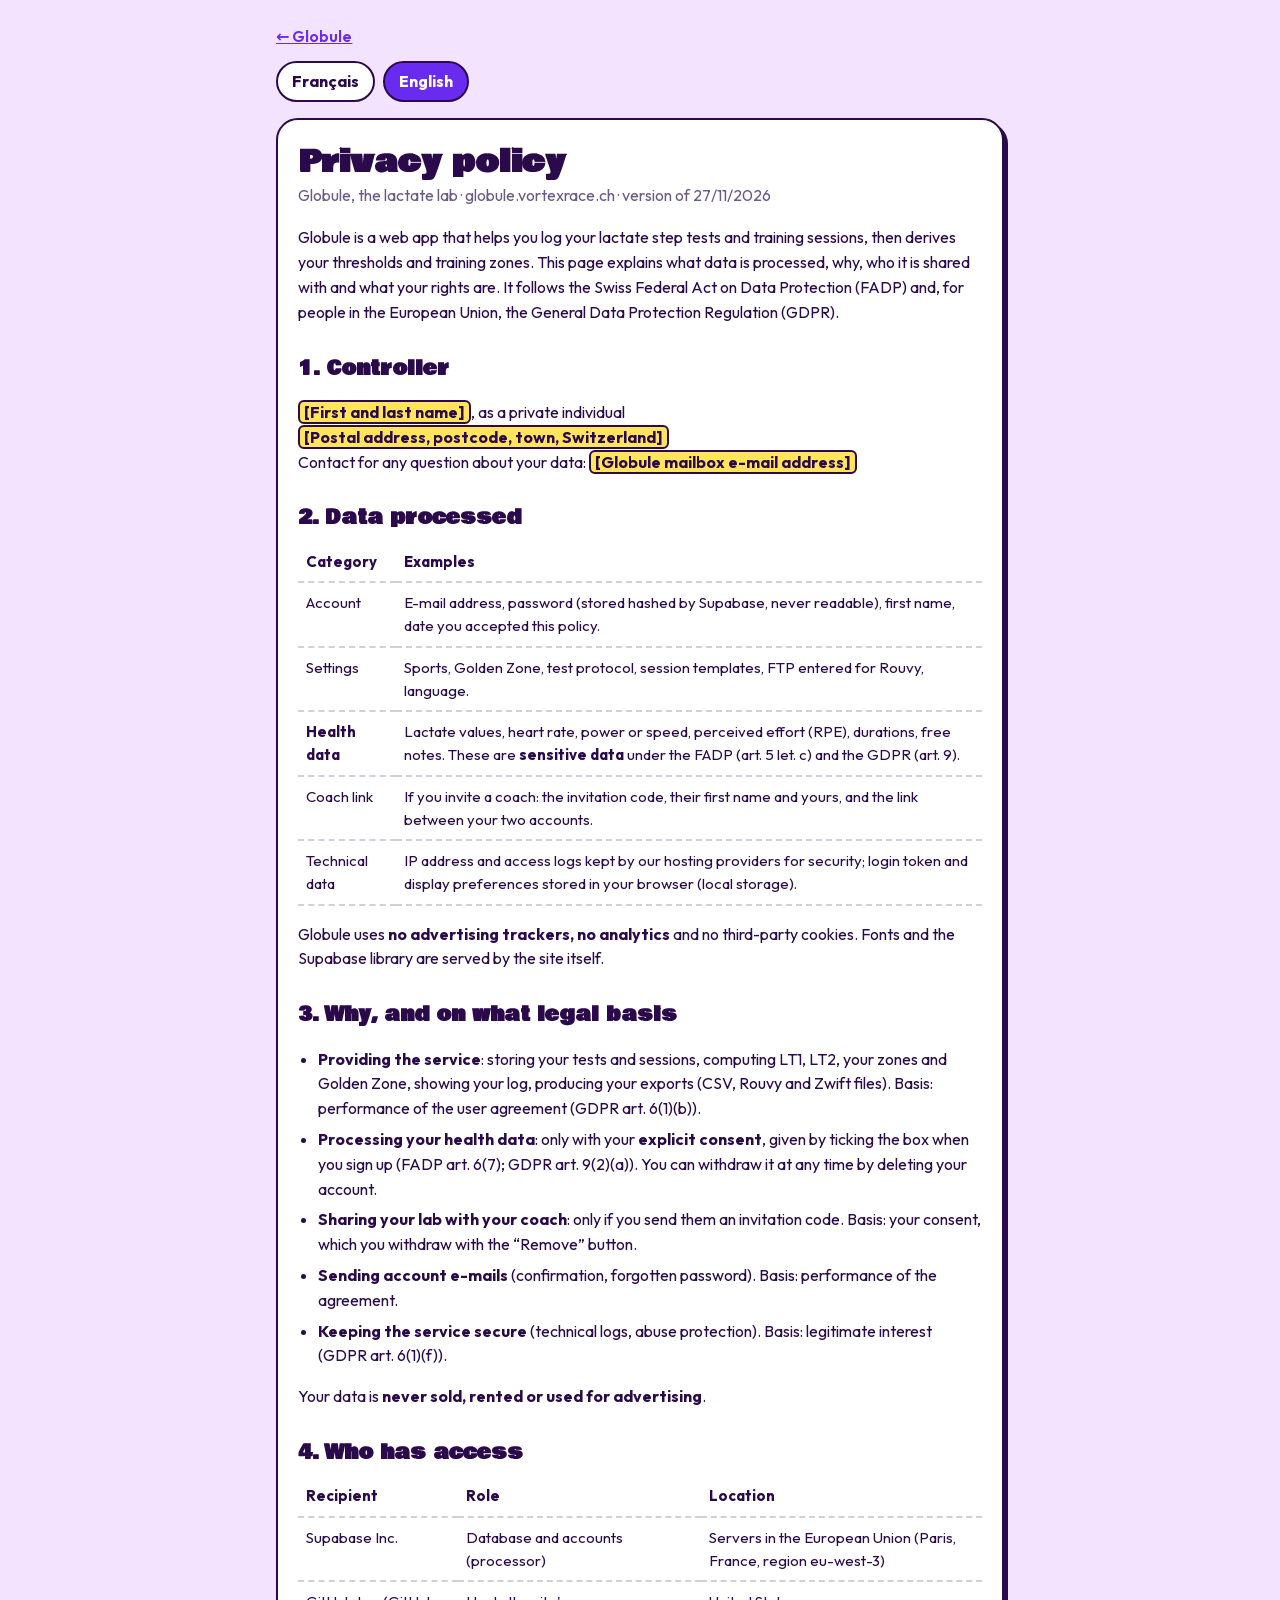
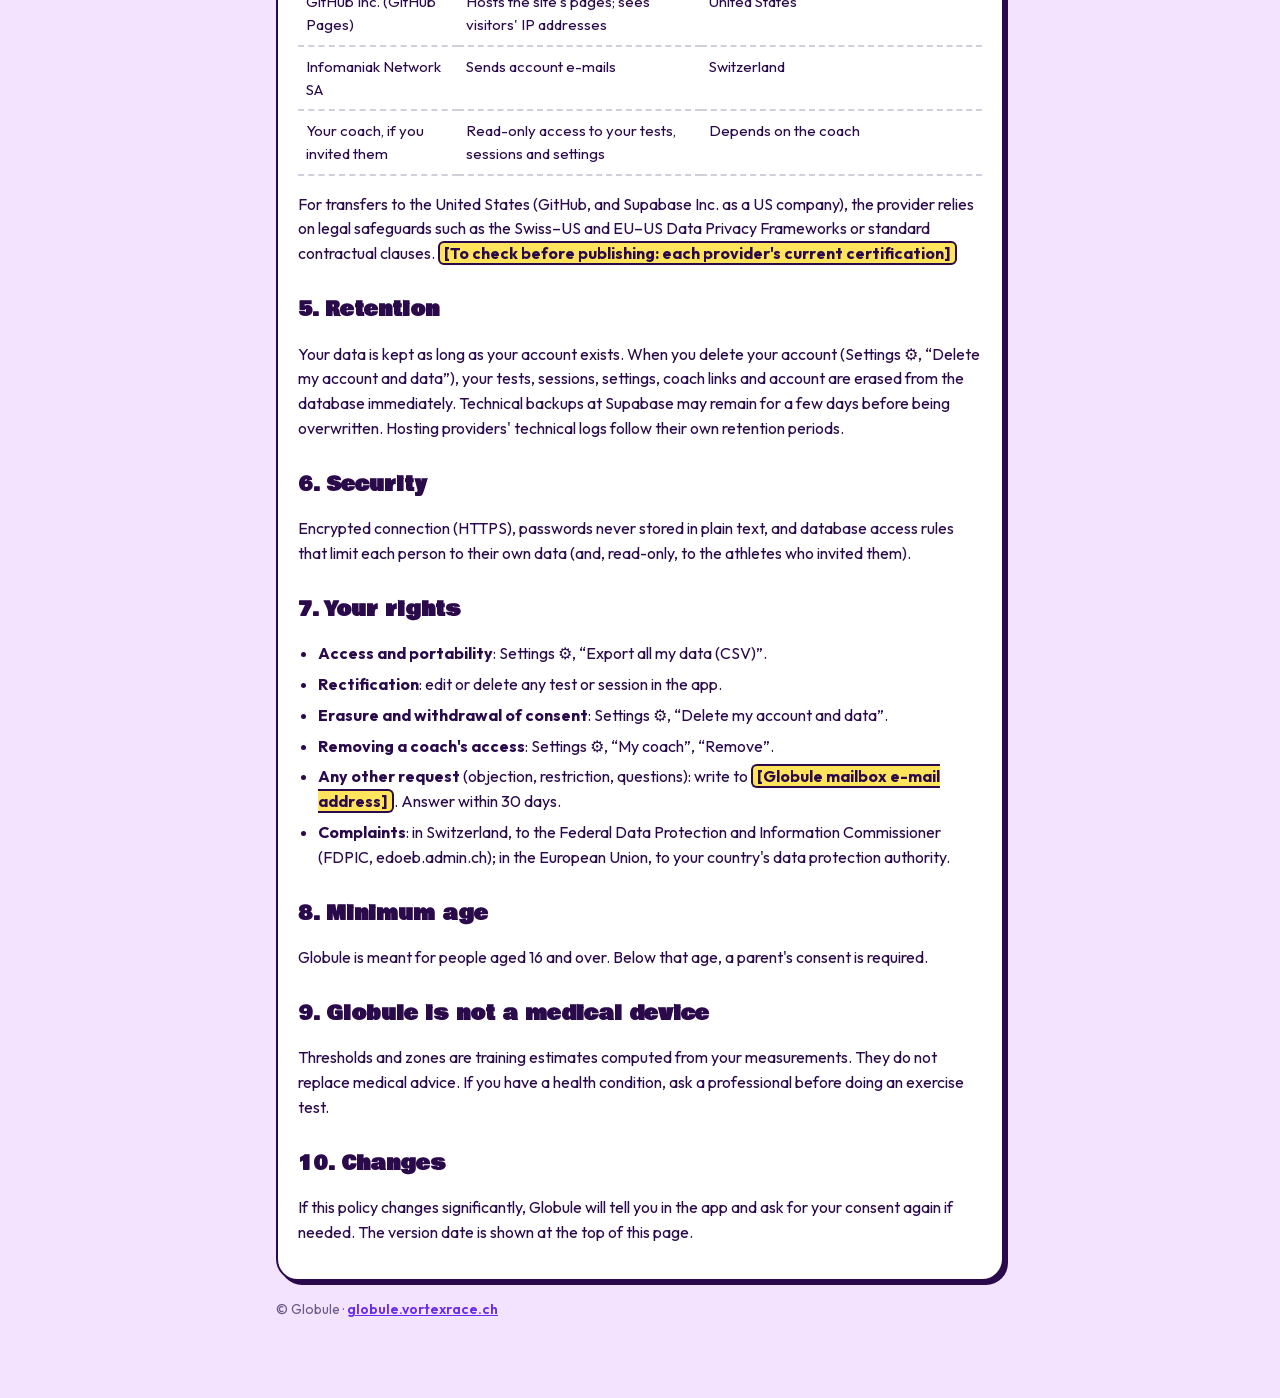
==== privacy.html @ 1edf9eb9 "Confidentialité : politique FR/EN, consentement explicite, suppression du compte, polices et supabas" ====
<!doctype html>
<html lang="fr">
<head>
<meta charset="utf-8">
<meta name="viewport" content="width=device-width, initial-scale=1">
<title>Globule, politique de confidentialité</title>
<link rel="icon" href="favicon.ico" sizes="48x48">
<link rel="stylesheet" href="fonts/fonts.css">
<style>
:root{ --bg:#F3E3FF; --surface:#FFFFFF; --line:#2A0A4A; --text:#2A0A4A; --muted:#6B5A86; --violet:#6A2BF0; --rose:#FF2D8E; --jaune:#FFE45C; }
*{ box-sizing:border-box; }
body{ margin:0; background:var(--bg); color:var(--text); font:16px/1.55 Outfit, system-ui, sans-serif; }
.wrap{ max-width:760px; margin:0 auto; padding:24px 16px 64px; }
h1{ font-family:'Bowlby One', system-ui, sans-serif; font-size:30px; line-height:1.1; margin:8px 0 4px; }
h2{ font-family:'Bowlby One', system-ui, sans-serif; font-size:19px; margin:30px 0 8px; }
.sub{ color:var(--muted); margin:0 0 18px; }
.card{ background:var(--surface); border:2.5px solid var(--line); border-radius:22px; padding:18px 20px; box-shadow:4px 4px 0 var(--line); }
.lang{ display:flex; gap:8px; margin:0 0 16px; }
.lang a{ border:2.5px solid var(--line); border-radius:999px; padding:6px 14px; font-weight:700; color:var(--text); text-decoration:none; background:var(--surface); }
.lang a.on{ background:var(--violet); color:#fff; }
table{ width:100%; border-collapse:collapse; font-size:15px; margin:8px 0; }
th, td{ text-align:left; vertical-align:top; padding:8px 8px; border-bottom:2px dashed rgba(42,10,74,.2); }
th{ font-weight:700; }
.todo{ background:var(--jaune); border:2px solid var(--line); border-radius:6px; padding:0 4px; font-weight:700; }
a{ color:var(--violet); font-weight:600; }
.back{ display:inline-block; margin:0 0 12px; }
section[lang]{ display:none; } section[lang].show{ display:block; }
ul{ padding-left:20px; } li{ margin-bottom:6px; }
.muted{ color:var(--muted); font-size:14px; }
</style>
</head>
<body>
<div class="wrap">
  <a class="back" href="./">← Globule</a>
  <nav class="lang" aria-label="Langue / Language"><a href="#fr" data-l="fr">Français</a><a href="#en" data-l="en">English</a></nav>

  <!-- ===================== FRANÇAIS ===================== -->
  <section lang="fr" id="fr" class="card">
    <h1>Politique de confidentialité</h1>
    <p class="sub">Globule, le labo lactate · globule.vortexrace.ch · version du 27/11/2026</p>

    <p>Globule est une application web qui t'aide à enregistrer tes tests de lactate par paliers et tes séances, puis à en tirer tes seuils et tes zones d'entraînement. Cette page explique quelles données sont traitées, pourquoi, avec qui elles sont partagées et quels sont tes droits. Elle suit la loi fédérale suisse sur la protection des données (nLPD) et, pour les personnes dans l'Union européenne, le règlement général sur la protection des données (RGPD).</p>

    <h2>1. Responsable du traitement</h2>
    <p><span class="todo">[Prénom Nom]</span>, à titre privé<br><span class="todo">[Adresse postale, NPA Localité, Suisse]</span><br>Contact pour toute question sur tes données : <span class="todo">[adresse e-mail de la boîte Globule]</span></p>

    <h2>2. Données traitées</h2>
    <table>
      <tr><th>Catégorie</th><th>Exemples</th></tr>
      <tr><td>Compte</td><td>Adresse e-mail, mot de passe (stocké chiffré par Supabase, jamais lisible), prénom, date de ton accord à cette politique.</td></tr>
      <tr><td>Réglages</td><td>Sports pratiqués, Golden Zone, protocole de test, modèles de séances, FTP saisie pour Rouvy, langue.</td></tr>
      <tr><td><b>Données de santé</b></td><td>Valeurs de lactate, fréquence cardiaque, puissance ou vitesse, effort perçu (RPE), durées, notes libres. Ce sont des <b>données sensibles</b> au sens de la nLPD (art. 5 let. c) et du RGPD (art. 9).</td></tr>
      <tr><td>Lien entraîneur</td><td>Si tu invites un entraîneur : le code d'invitation, son prénom et le tien, et le lien entre vos deux comptes.</td></tr>
      <tr><td>Données techniques</td><td>Adresse IP et journaux de connexion conservés par nos hébergeurs pour la sécurité ; jeton de connexion et préférences d'affichage stockés dans ton navigateur (stockage local).</td></tr>
    </table>
    <p>Globule n'utilise <b>aucun traceur publicitaire, aucun outil de mesure d'audience</b> et aucun cookie tiers. Les polices et la bibliothèque Supabase sont servies par le site lui-même.</p>

    <h2>3. Pourquoi et sur quelle base</h2>
    <ul>
      <li><b>Fournir le service</b> : enregistrer tes tests et séances, calculer LT1, LT2, tes zones et ta Golden Zone, afficher ton journal, produire tes exports (CSV, fichiers Rouvy et Zwift). Base : exécution du contrat d'utilisation (RGPD art. 6 al. 1 let. b).</li>
      <li><b>Traiter tes données de santé</b> : uniquement avec ton <b>consentement explicite</b>, donné en cochant la case à l'inscription (nLPD art. 6 al. 7 ; RGPD art. 9 al. 2 let. a). Tu peux le retirer à tout moment en supprimant ton compte.</li>
      <li><b>Partager ton labo avec ton entraîneur</b> : seulement si tu lui envoies un code d'invitation. Base : ton consentement, que tu retires avec le bouton « Retirer ».</li>
      <li><b>Envoyer les e-mails de compte</b> (confirmation, mot de passe oublié). Base : exécution du contrat.</li>
      <li><b>Sécurité du service</b> (journaux techniques, protection contre les abus). Base : intérêt légitime (RGPD art. 6 al. 1 let. f).</li>
    </ul>
    <p>Tes données ne sont <b>ni vendues, ni louées, ni utilisées pour de la publicité</b>.</p>

    <h2>4. Qui y a accès</h2>
    <table>
      <tr><th>Destinataire</th><th>Rôle</th><th>Lieu</th></tr>
      <tr><td>Supabase Inc.</td><td>Base de données et comptes (sous-traitant)</td><td>Serveurs dans l'Union européenne (Paris, France, région eu-west-3)</td></tr>
      <tr><td>GitHub Inc. (GitHub Pages)</td><td>Hébergement des pages du site ; voit l'adresse IP des visiteurs</td><td>États-Unis</td></tr>
      <tr><td>Infomaniak Network SA</td><td>Envoi des e-mails de compte</td><td>Suisse</td></tr>
      <tr><td>Ton entraîneur, si tu l'as invité</td><td>Lecture seule de tes tests, séances et réglages</td><td>Selon l'entraîneur</td></tr>
    </table>
    <p>Pour les transferts vers les États-Unis (GitHub, et Supabase Inc. en tant que société américaine), le prestataire s'appuie sur les garanties prévues par la loi, comme le cadre de protection des données Suisse–États-Unis et UE–États-Unis ou des clauses contractuelles types. <span class="todo">[À vérifier avant publication : certification actuelle de chaque prestataire]</span></p>

    <h2>5. Durée de conservation</h2>
    <p>Tes données sont gardées tant que ton compte existe. Quand tu supprimes ton compte (Réglages ⚙, « Supprimer mon compte et mes données »), tes tests, séances, réglages, liens entraîneur et ton compte sont effacés immédiatement de la base. Des copies de sauvegarde techniques chez Supabase peuvent subsister quelques jours avant d'être écrasées. Les journaux techniques des hébergeurs suivent leurs propres durées.</p>

    <h2>6. Sécurité</h2>
    <p>Connexion chiffrée (HTTPS), mot de passe jamais stocké en clair, et règles d'accès dans la base qui limitent chaque personne à ses propres données (et à celles des athlètes qui l'ont invitée, en lecture seule).</p>

    <h2>7. Tes droits</h2>
    <ul>
      <li><b>Accès et portabilité</b> : Réglages ⚙, « Exporter toutes mes données (CSV) ».</li>
      <li><b>Rectification</b> : modifie ou supprime n'importe quel test ou séance dans l'app.</li>
      <li><b>Effacement et retrait du consentement</b> : Réglages ⚙, « Supprimer mon compte et mes données ».</li>
      <li><b>Retirer l'accès d'un entraîneur</b> : Réglages ⚙, « Mon entraîneur », « Retirer ».</li>
      <li><b>Toute autre demande</b> (opposition, limitation, question) : écris à <span class="todo">[adresse e-mail de la boîte Globule]</span>. Réponse sous 30 jours.</li>
      <li><b>Réclamation</b> : en Suisse, auprès du Préposé fédéral à la protection des données et à la transparence (PFPDT, edoeb.admin.ch) ; dans l'Union européenne, auprès de l'autorité de protection des données de ton pays.</li>
    </ul>

    <h2>8. Âge minimum</h2>
    <p>Globule s'adresse aux personnes de 16 ans et plus. En dessous, l'accord d'un parent est nécessaire.</p>

    <h2>9. Globule n'est pas un dispositif médical</h2>
    <p>Les seuils et zones sont des estimations d'entraînement calculées à partir de tes mesures. Ils ne remplacent pas un avis médical. Si tu as un problème de santé, demande conseil à un professionnel avant de faire un test d'effort.</p>

    <h2>10. Modifications</h2>
    <p>Si cette politique change de façon importante, Globule te le signalera dans l'app et te redemandera ton accord si nécessaire. La date de version est indiquée en haut de cette page.</p>
  </section>

  <!-- ===================== ENGLISH ===================== -->
  <section lang="en" id="en" class="card">
    <h1>Privacy policy</h1>
    <p class="sub">Globule, the lactate lab · globule.vortexrace.ch · version of 27/11/2026</p>

    <p>Globule is a web app that helps you log your lactate step tests and training sessions, then derives your thresholds and training zones. This page explains what data is processed, why, who it is shared with and what your rights are. It follows the Swiss Federal Act on Data Protection (FADP) and, for people in the European Union, the General Data Protection Regulation (GDPR).</p>

    <h2>1. Controller</h2>
    <p><span class="todo">[First and last name]</span>, as a private individual<br><span class="todo">[Postal address, postcode, town, Switzerland]</span><br>Contact for any question about your data: <span class="todo">[Globule mailbox e-mail address]</span></p>

    <h2>2. Data processed</h2>
    <table>
      <tr><th>Category</th><th>Examples</th></tr>
      <tr><td>Account</td><td>E-mail address, password (stored hashed by Supabase, never readable), first name, date you accepted this policy.</td></tr>
      <tr><td>Settings</td><td>Sports, Golden Zone, test protocol, session templates, FTP entered for Rouvy, language.</td></tr>
      <tr><td><b>Health data</b></td><td>Lactate values, heart rate, power or speed, perceived effort (RPE), durations, free notes. These are <b>sensitive data</b> under the FADP (art. 5 let. c) and the GDPR (art. 9).</td></tr>
      <tr><td>Coach link</td><td>If you invite a coach: the invitation code, their first name and yours, and the link between your two accounts.</td></tr>
      <tr><td>Technical data</td><td>IP address and access logs kept by our hosting providers for security; login token and display preferences stored in your browser (local storage).</td></tr>
    </table>
    <p>Globule uses <b>no advertising trackers, no analytics</b> and no third-party cookies. Fonts and the Supabase library are served by the site itself.</p>

    <h2>3. Why, and on what legal basis</h2>
    <ul>
      <li><b>Providing the service</b>: storing your tests and sessions, computing LT1, LT2, your zones and Golden Zone, showing your log, producing your exports (CSV, Rouvy and Zwift files). Basis: performance of the user agreement (GDPR art. 6(1)(b)).</li>
      <li><b>Processing your health data</b>: only with your <b>explicit consent</b>, given by ticking the box when you sign up (FADP art. 6(7); GDPR art. 9(2)(a)). You can withdraw it at any time by deleting your account.</li>
      <li><b>Sharing your lab with your coach</b>: only if you send them an invitation code. Basis: your consent, which you withdraw with the “Remove” button.</li>
      <li><b>Sending account e-mails</b> (confirmation, forgotten password). Basis: performance of the agreement.</li>
      <li><b>Keeping the service secure</b> (technical logs, abuse protection). Basis: legitimate interest (GDPR art. 6(1)(f)).</li>
    </ul>
    <p>Your data is <b>never sold, rented or used for advertising</b>.</p>

    <h2>4. Who has access</h2>
    <table>
      <tr><th>Recipient</th><th>Role</th><th>Location</th></tr>
      <tr><td>Supabase Inc.</td><td>Database and accounts (processor)</td><td>Servers in the European Union (Paris, France, region eu-west-3)</td></tr>
      <tr><td>GitHub Inc. (GitHub Pages)</td><td>Hosts the site's pages; sees visitors' IP addresses</td><td>United States</td></tr>
      <tr><td>Infomaniak Network SA</td><td>Sends account e-mails</td><td>Switzerland</td></tr>
      <tr><td>Your coach, if you invited them</td><td>Read-only access to your tests, sessions and settings</td><td>Depends on the coach</td></tr>
    </table>
    <p>For transfers to the United States (GitHub, and Supabase Inc. as a US company), the provider relies on legal safeguards such as the Swiss–US and EU–US Data Privacy Frameworks or standard contractual clauses. <span class="todo">[To check before publishing: each provider's current certification]</span></p>

    <h2>5. Retention</h2>
    <p>Your data is kept as long as your account exists. When you delete your account (Settings ⚙, “Delete my account and data”), your tests, sessions, settings, coach links and account are erased from the database immediately. Technical backups at Supabase may remain for a few days before being overwritten. Hosting providers' technical logs follow their own retention periods.</p>

    <h2>6. Security</h2>
    <p>Encrypted connection (HTTPS), passwords never stored in plain text, and database access rules that limit each person to their own data (and, read-only, to the athletes who invited them).</p>

    <h2>7. Your rights</h2>
    <ul>
      <li><b>Access and portability</b>: Settings ⚙, “Export all my data (CSV)”.</li>
      <li><b>Rectification</b>: edit or delete any test or session in the app.</li>
      <li><b>Erasure and withdrawal of consent</b>: Settings ⚙, “Delete my account and data”.</li>
      <li><b>Removing a coach's access</b>: Settings ⚙, “My coach”, “Remove”.</li>
      <li><b>Any other request</b> (objection, restriction, questions): write to <span class="todo">[Globule mailbox e-mail address]</span>. Answer within 30 days.</li>
      <li><b>Complaints</b>: in Switzerland, to the Federal Data Protection and Information Commissioner (FDPIC, edoeb.admin.ch); in the European Union, to your country's data protection authority.</li>
    </ul>

    <h2>8. Minimum age</h2>
    <p>Globule is meant for people aged 16 and over. Below that age, a parent's consent is required.</p>

    <h2>9. Globule is not a medical device</h2>
    <p>Thresholds and zones are training estimates computed from your measurements. They do not replace medical advice. If you have a health condition, ask a professional before doing an exercise test.</p>

    <h2>10. Changes</h2>
    <p>If this policy changes significantly, Globule will tell you in the app and ask for your consent again if needed. The version date is shown at the top of this page.</p>
  </section>

  <p class="muted" style="margin-top:18px">© Globule · <a href="./">globule.vortexrace.ch</a></p>
</div>
<script>
// Langue : #en ou #fr dans l'adresse, sinon celle choisie dans l'app, sinon celle du navigateur
(function () {
  function pick() {
    var h = (location.hash || '').replace('#', '');
    var l = h === 'en' || h === 'fr' ? h : null;
    if (!l) { try { l = localStorage.getItem('globule:lang'); } catch (e) { l = null; } }
    if (l !== 'fr' && l !== 'en') l = /^fr/i.test(navigator.language || 'fr') ? 'fr' : 'en';
    document.documentElement.lang = l;
    document.querySelectorAll('section[lang]').forEach(function (s) { s.classList.toggle('show', s.getAttribute('lang') === l); });
    document.querySelectorAll('.lang a').forEach(function (a) { a.classList.toggle('on', a.dataset.l === l); });
    document.title = l === 'en' ? 'Globule, privacy policy' : 'Globule, politique de confidentialité';
  }
  window.addEventListener('hashchange', pick); pick();
})();
</script>
</body>
</html>
---- fonts/fonts.css ----
/* Polices de Globule (licence SIL Open Font License), servies par le site. */
@font-face {
  font-family: 'Bowlby One';
  font-style: normal;
  font-weight: 400;
  font-display: swap;
  src: url(bowlbyone-1.woff2) format('woff2');
  unicode-range: U+0000-00FF, U+0131, U+0152-0153, U+02BB-02BC, U+02C6, U+02DA, U+02DC, U+0304, U+0308, U+0329, U+2000-206F, U+20AC, U+2122, U+2191, U+2193, U+2212, U+2215, U+FEFF, U+FFFD;
}
@font-face {
  font-family: 'Caveat Brush';
  font-style: normal;
  font-weight: 400;
  font-display: swap;
  src: url(caveatbrush-1.woff2) format('woff2');
  unicode-range: U+0100-02BA, U+02BD-02C5, U+02C7-02CC, U+02CE-02D7, U+02DD-02FF, U+0304, U+0308, U+0329, U+1D00-1DBF, U+1E00-1E9F, U+1EF2-1EFF, U+2020, U+20A0-20AB, U+20AD-20C4, U+2113, U+2C60-2C7F, U+A720-A7FF;
}
@font-face {
  font-family: 'Caveat Brush';
  font-style: normal;
  font-weight: 400;
  font-display: swap;
  src: url(caveatbrush-2.woff2) format('woff2');
  unicode-range: U+0000-00FF, U+0131, U+0152-0153, U+02BB-02BC, U+02C6, U+02DA, U+02DC, U+0304, U+0308, U+0329, U+2000-206F, U+20AC, U+2122, U+2191, U+2193, U+2212, U+2215, U+FEFF, U+FFFD;
}
@font-face {
  font-family: 'Outfit';
  font-style: normal;
  font-weight: 400;
  font-display: swap;
  src: url(outfit-1.woff2) format('woff2');
  unicode-range: U+0100-02BA, U+02BD-02C5, U+02C7-02CC, U+02CE-02D7, U+02DD-02FF, U+0304, U+0308, U+0329, U+1D00-1DBF, U+1E00-1E9F, U+1EF2-1EFF, U+2020, U+20A0-20AB, U+20AD-20C4, U+2113, U+2C60-2C7F, U+A720-A7FF;
}
@font-face {
  font-family: 'Outfit';
  font-style: normal;
  font-weight: 400;
  font-display: swap;
  src: url(outfit-2.woff2) format('woff2');
  unicode-range: U+0000-00FF, U+0131, U+0152-0153, U+02BB-02BC, U+02C6, U+02DA, U+02DC, U+0304, U+0308, U+0329, U+2000-206F, U+20AC, U+2122, U+2191, U+2193, U+2212, U+2215, U+FEFF, U+FFFD;
}
@font-face {
  font-family: 'Outfit';
  font-style: normal;
  font-weight: 500;
  font-display: swap;
  src: url(outfit-1.woff2) format('woff2');
  unicode-range: U+0100-02BA, U+02BD-02C5, U+02C7-02CC, U+02CE-02D7, U+02DD-02FF, U+0304, U+0308, U+0329, U+1D00-1DBF, U+1E00-1E9F, U+1EF2-1EFF, U+2020, U+20A0-20AB, U+20AD-20C4, U+2113, U+2C60-2C7F, U+A720-A7FF;
}
@font-face {
  font-family: 'Outfit';
  font-style: normal;
  font-weight: 500;
  font-display: swap;
  src: url(outfit-2.woff2) format('woff2');
  unicode-range: U+0000-00FF, U+0131, U+0152-0153, U+02BB-02BC, U+02C6, U+02DA, U+02DC, U+0304, U+0308, U+0329, U+2000-206F, U+20AC, U+2122, U+2191, U+2193, U+2212, U+2215, U+FEFF, U+FFFD;
}
@font-face {
  font-family: 'Outfit';
  font-style: normal;
  font-weight: 600;
  font-display: swap;
  src: url(outfit-1.woff2) format('woff2');
  unicode-range: U+0100-02BA, U+02BD-02C5, U+02C7-02CC, U+02CE-02D7, U+02DD-02FF, U+0304, U+0308, U+0329, U+1D00-1DBF, U+1E00-1E9F, U+1EF2-1EFF, U+2020, U+20A0-20AB, U+20AD-20C4, U+2113, U+2C60-2C7F, U+A720-A7FF;
}
@font-face {
  font-family: 'Outfit';
  font-style: normal;
  font-weight: 600;
  font-display: swap;
  src: url(outfit-2.woff2) format('woff2');
  unicode-range: U+0000-00FF, U+0131, U+0152-0153, U+02BB-02BC, U+02C6, U+02DA, U+02DC, U+0304, U+0308, U+0329, U+2000-206F, U+20AC, U+2122, U+2191, U+2193, U+2212, U+2215, U+FEFF, U+FFFD;
}
@font-face {
  font-family: 'Outfit';
  font-style: normal;
  font-weight: 700;
  font-display: swap;
  src: url(outfit-1.woff2) format('woff2');
  unicode-range: U+0100-02BA, U+02BD-02C5, U+02C7-02CC, U+02CE-02D7, U+02DD-02FF, U+0304, U+0308, U+0329, U+1D00-1DBF, U+1E00-1E9F, U+1EF2-1EFF, U+2020, U+20A0-20AB, U+20AD-20C4, U+2113, U+2C60-2C7F, U+A720-A7FF;
}
@font-face {
  font-family: 'Outfit';
  font-style: normal;
  font-weight: 700;
  font-display: swap;
  src: url(outfit-2.woff2) format('woff2');
  unicode-range: U+0000-00FF, U+0131, U+0152-0153, U+02BB-02BC, U+02C6, U+02DA, U+02DC, U+0304, U+0308, U+0329, U+2000-206F, U+20AC, U+2122, U+2191, U+2193, U+2212, U+2215, U+FEFF, U+FFFD;
}
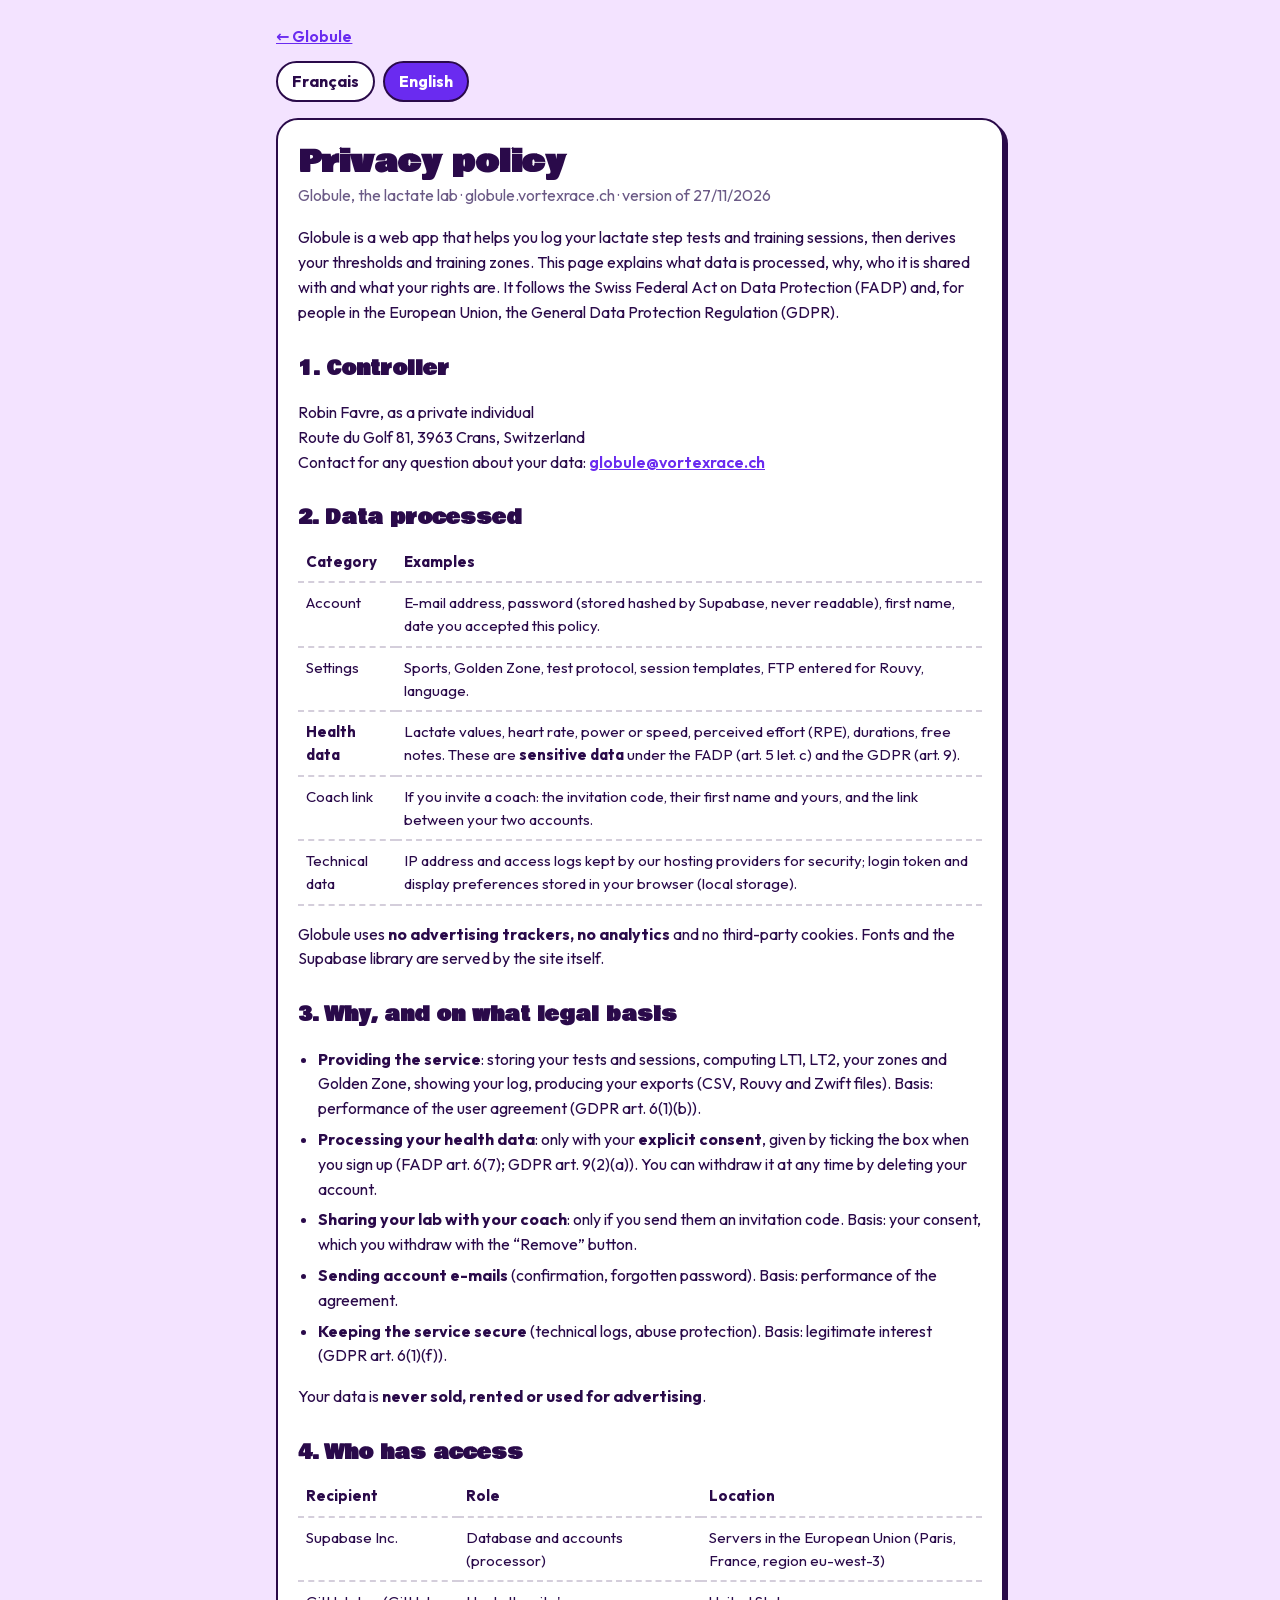
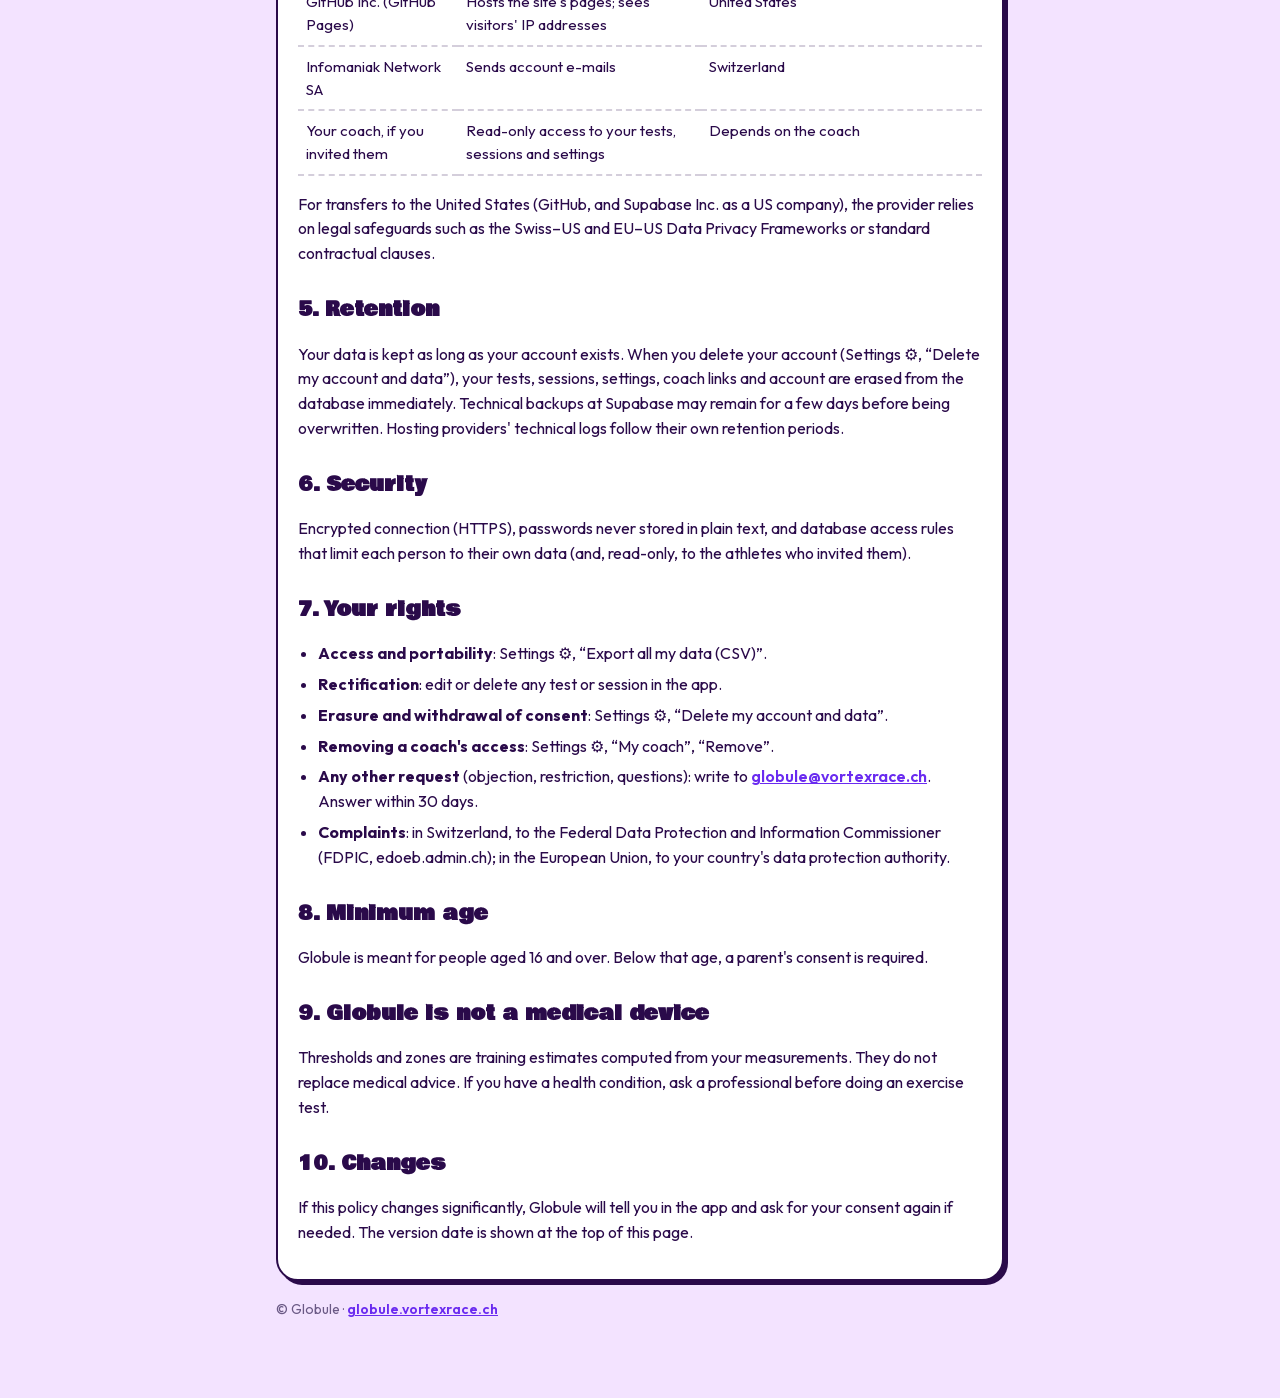
==== commit 894a54ce: "Politique de confidentialité : responsable et contact Co-Authored-By: Claude Opus 5.5 <noreply@anthr" ====
--- a/privacy.html
+++ b/privacy.html
@@ -42,7 +42,7 @@
     <p>Globule est une application web qui t'aide à enregistrer tes tests de lactate par paliers et tes séances, puis à en tirer tes seuils et tes zones d'entraînement. Cette page explique quelles données sont traitées, pourquoi, avec qui elles sont partagées et quels sont tes droits. Elle suit la loi fédérale suisse sur la protection des données (nLPD) et, pour les personnes dans l'Union européenne, le règlement général sur la protection des données (RGPD).</p>
 
     <h2>1. Responsable du traitement</h2>
-    <p><span class="todo">[Prénom Nom]</span>, à titre privé<br><span class="todo">[Adresse postale, NPA Localité, Suisse]</span><br>Contact pour toute question sur tes données : <span class="todo">[adresse e-mail de la boîte Globule]</span></p>
+    <p>Robin Favre, à titre privé<br>Route du Golf 81, 3963 Crans, Suisse<br>Contact pour toute question sur tes données : <a href="mailto:globule@vortexrace.ch">globule@vortexrace.ch</a></p>
 
     <h2>2. Données traitées</h2>
     <table>
@@ -73,7 +73,7 @@
       <tr><td>Infomaniak Network SA</td><td>Envoi des e-mails de compte</td><td>Suisse</td></tr>
       <tr><td>Ton entraîneur, si tu l'as invité</td><td>Lecture seule de tes tests, séances et réglages</td><td>Selon l'entraîneur</td></tr>
     </table>
-    <p>Pour les transferts vers les États-Unis (GitHub, et Supabase Inc. en tant que société américaine), le prestataire s'appuie sur les garanties prévues par la loi, comme le cadre de protection des données Suisse–États-Unis et UE–États-Unis ou des clauses contractuelles types. <span class="todo">[À vérifier avant publication : certification actuelle de chaque prestataire]</span></p>
+    <p>Pour les transferts vers les États-Unis (GitHub, et Supabase Inc. en tant que société américaine), le prestataire s'appuie sur les garanties prévues par la loi, comme le cadre de protection des données Suisse–États-Unis et UE–États-Unis ou des clauses contractuelles types.</p>
 
     <h2>5. Durée de conservation</h2>
     <p>Tes données sont gardées tant que ton compte existe. Quand tu supprimes ton compte (Réglages ⚙, « Supprimer mon compte et mes données »), tes tests, séances, réglages, liens entraîneur et ton compte sont effacés immédiatement de la base. Des copies de sauvegarde techniques chez Supabase peuvent subsister quelques jours avant d'être écrasées. Les journaux techniques des hébergeurs suivent leurs propres durées.</p>
@@ -87,7 +87,7 @@
       <li><b>Rectification</b> : modifie ou supprime n'importe quel test ou séance dans l'app.</li>
       <li><b>Effacement et retrait du consentement</b> : Réglages ⚙, « Supprimer mon compte et mes données ».</li>
       <li><b>Retirer l'accès d'un entraîneur</b> : Réglages ⚙, « Mon entraîneur », « Retirer ».</li>
-      <li><b>Toute autre demande</b> (opposition, limitation, question) : écris à <span class="todo">[adresse e-mail de la boîte Globule]</span>. Réponse sous 30 jours.</li>
+      <li><b>Toute autre demande</b> (opposition, limitation, question) : écris à <a href="mailto:globule@vortexrace.ch">globule@vortexrace.ch</a>. Réponse sous 30 jours.</li>
       <li><b>Réclamation</b> : en Suisse, auprès du Préposé fédéral à la protection des données et à la transparence (PFPDT, edoeb.admin.ch) ; dans l'Union européenne, auprès de l'autorité de protection des données de ton pays.</li>
     </ul>
 
@@ -109,7 +109,7 @@
     <p>Globule is a web app that helps you log your lactate step tests and training sessions, then derives your thresholds and training zones. This page explains what data is processed, why, who it is shared with and what your rights are. It follows the Swiss Federal Act on Data Protection (FADP) and, for people in the European Union, the General Data Protection Regulation (GDPR).</p>
 
     <h2>1. Controller</h2>
-    <p><span class="todo">[First and last name]</span>, as a private individual<br><span class="todo">[Postal address, postcode, town, Switzerland]</span><br>Contact for any question about your data: <span class="todo">[Globule mailbox e-mail address]</span></p>
+    <p>Robin Favre, as a private individual<br>Route du Golf 81, 3963 Crans, Switzerland<br>Contact for any question about your data: <a href="mailto:globule@vortexrace.ch">globule@vortexrace.ch</a></p>
 
     <h2>2. Data processed</h2>
     <table>
@@ -140,7 +140,7 @@
       <tr><td>Infomaniak Network SA</td><td>Sends account e-mails</td><td>Switzerland</td></tr>
       <tr><td>Your coach, if you invited them</td><td>Read-only access to your tests, sessions and settings</td><td>Depends on the coach</td></tr>
     </table>
-    <p>For transfers to the United States (GitHub, and Supabase Inc. as a US company), the provider relies on legal safeguards such as the Swiss–US and EU–US Data Privacy Frameworks or standard contractual clauses. <span class="todo">[To check before publishing: each provider's current certification]</span></p>
+    <p>For transfers to the United States (GitHub, and Supabase Inc. as a US company), the provider relies on legal safeguards such as the Swiss–US and EU–US Data Privacy Frameworks or standard contractual clauses.</p>
 
     <h2>5. Retention</h2>
     <p>Your data is kept as long as your account exists. When you delete your account (Settings ⚙, “Delete my account and data”), your tests, sessions, settings, coach links and account are erased from the database immediately. Technical backups at Supabase may remain for a few days before being overwritten. Hosting providers' technical logs follow their own retention periods.</p>
@@ -154,7 +154,7 @@
       <li><b>Rectification</b>: edit or delete any test or session in the app.</li>
       <li><b>Erasure and withdrawal of consent</b>: Settings ⚙, “Delete my account and data”.</li>
       <li><b>Removing a coach's access</b>: Settings ⚙, “My coach”, “Remove”.</li>
-      <li><b>Any other request</b> (objection, restriction, questions): write to <span class="todo">[Globule mailbox e-mail address]</span>. Answer within 30 days.</li>
+      <li><b>Any other request</b> (objection, restriction, questions): write to <a href="mailto:globule@vortexrace.ch">globule@vortexrace.ch</a>. Answer within 30 days.</li>
       <li><b>Complaints</b>: in Switzerland, to the Federal Data Protection and Information Commissioner (FDPIC, edoeb.admin.ch); in the European Union, to your country's data protection authority.</li>
     </ul>
 
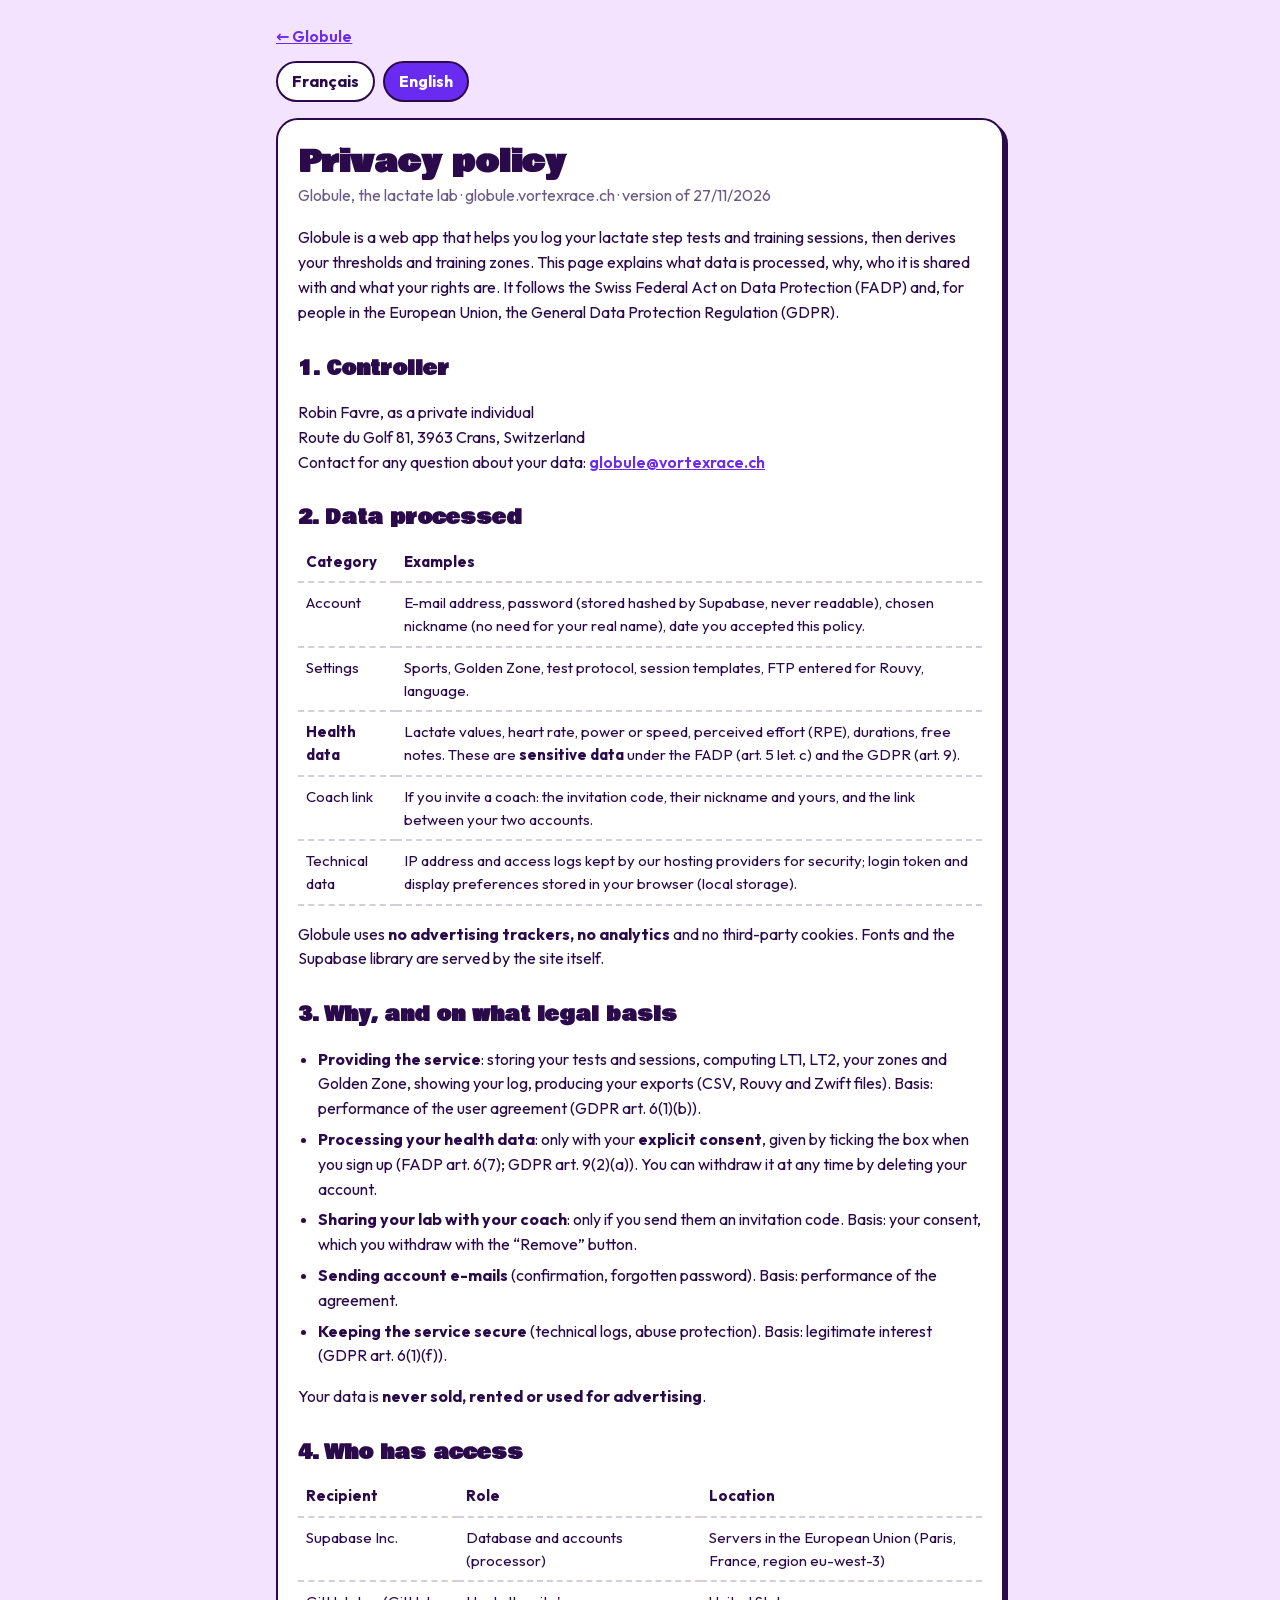
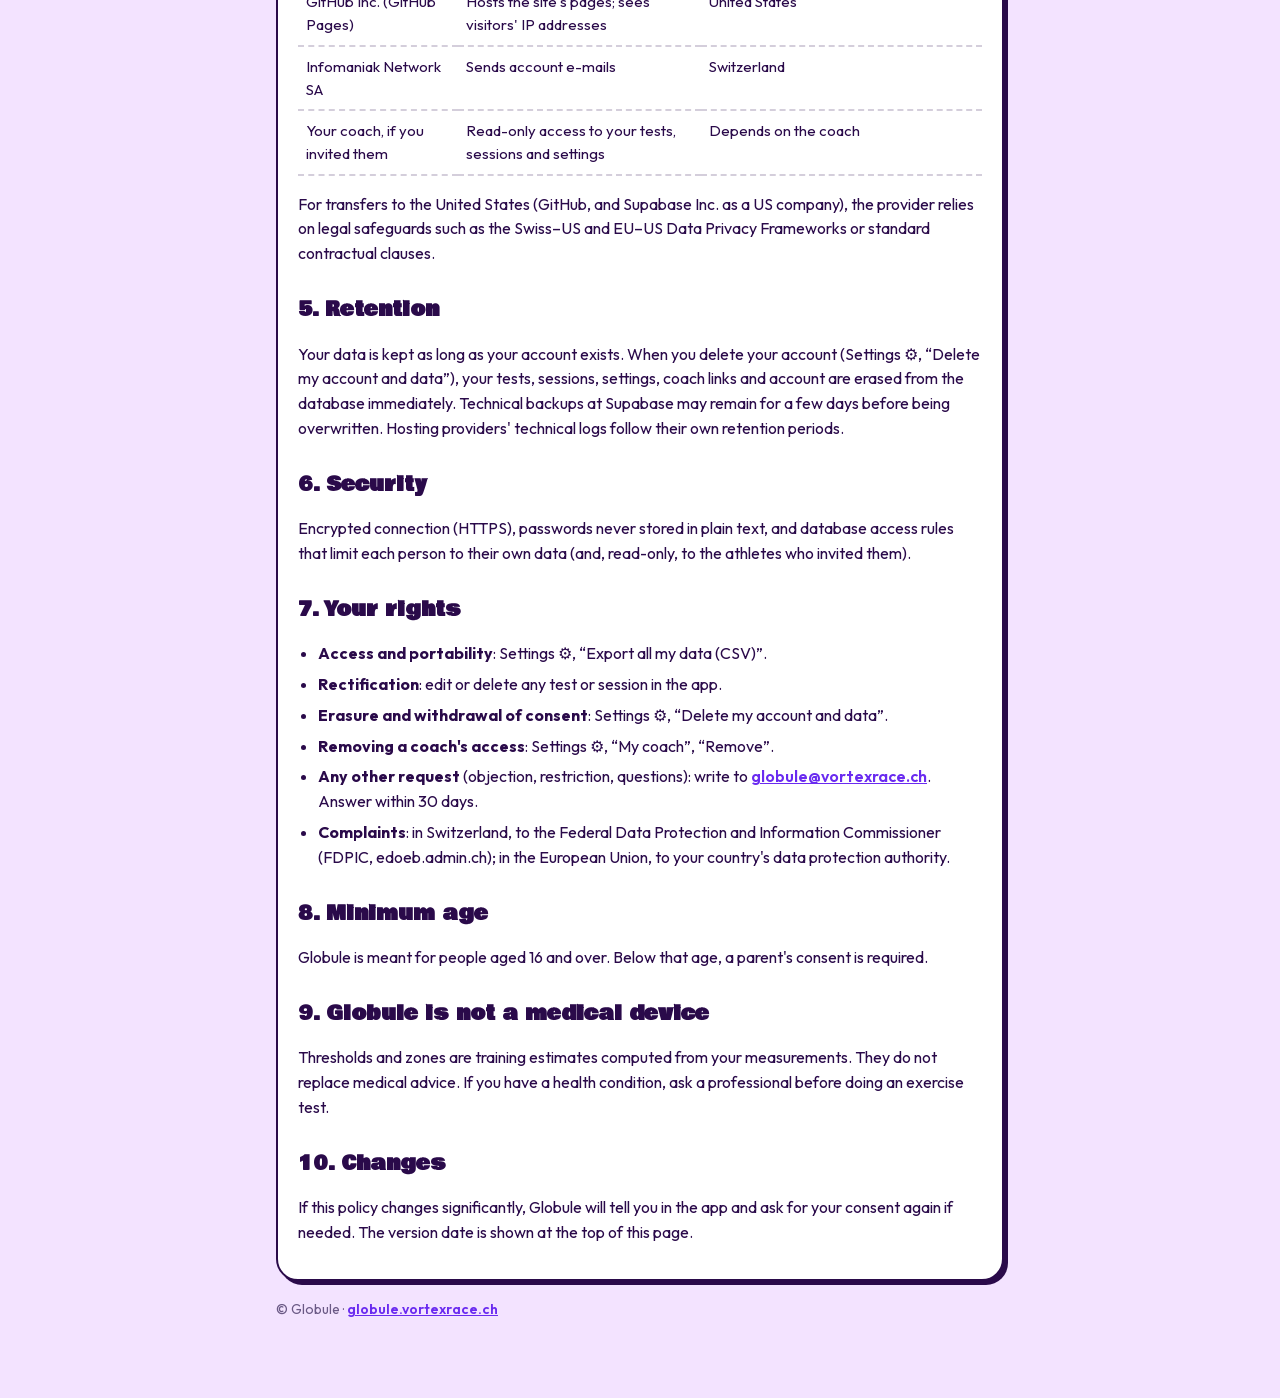
==== commit b0096d6a: "Pseudo à la place du prénom (proposé au hasard), politique mise à jour Co-Authored-By: Claude Opus 5" ====
--- a/privacy.html
+++ b/privacy.html
@@ -47,10 +47,10 @@
     <h2>2. Données traitées</h2>
     <table>
       <tr><th>Catégorie</th><th>Exemples</th></tr>
-      <tr><td>Compte</td><td>Adresse e-mail, mot de passe (stocké chiffré par Supabase, jamais lisible), prénom, date de ton accord à cette politique.</td></tr>
+      <tr><td>Compte</td><td>Adresse e-mail, mot de passe (stocké chiffré par Supabase, jamais lisible), pseudo choisi (pas besoin de ton vrai nom), date de ton accord à cette politique.</td></tr>
       <tr><td>Réglages</td><td>Sports pratiqués, Golden Zone, protocole de test, modèles de séances, FTP saisie pour Rouvy, langue.</td></tr>
       <tr><td><b>Données de santé</b></td><td>Valeurs de lactate, fréquence cardiaque, puissance ou vitesse, effort perçu (RPE), durées, notes libres. Ce sont des <b>données sensibles</b> au sens de la nLPD (art. 5 let. c) et du RGPD (art. 9).</td></tr>
-      <tr><td>Lien entraîneur</td><td>Si tu invites un entraîneur : le code d'invitation, son prénom et le tien, et le lien entre vos deux comptes.</td></tr>
+      <tr><td>Lien entraîneur</td><td>Si tu invites un entraîneur : le code d'invitation, son pseudo et le tien, et le lien entre vos deux comptes.</td></tr>
       <tr><td>Données techniques</td><td>Adresse IP et journaux de connexion conservés par nos hébergeurs pour la sécurité ; jeton de connexion et préférences d'affichage stockés dans ton navigateur (stockage local).</td></tr>
     </table>
     <p>Globule n'utilise <b>aucun traceur publicitaire, aucun outil de mesure d'audience</b> et aucun cookie tiers. Les polices et la bibliothèque Supabase sont servies par le site lui-même.</p>
@@ -114,10 +114,10 @@
     <h2>2. Data processed</h2>
     <table>
       <tr><th>Category</th><th>Examples</th></tr>
-      <tr><td>Account</td><td>E-mail address, password (stored hashed by Supabase, never readable), first name, date you accepted this policy.</td></tr>
+      <tr><td>Account</td><td>E-mail address, password (stored hashed by Supabase, never readable), chosen nickname (no need for your real name), date you accepted this policy.</td></tr>
       <tr><td>Settings</td><td>Sports, Golden Zone, test protocol, session templates, FTP entered for Rouvy, language.</td></tr>
       <tr><td><b>Health data</b></td><td>Lactate values, heart rate, power or speed, perceived effort (RPE), durations, free notes. These are <b>sensitive data</b> under the FADP (art. 5 let. c) and the GDPR (art. 9).</td></tr>
-      <tr><td>Coach link</td><td>If you invite a coach: the invitation code, their first name and yours, and the link between your two accounts.</td></tr>
+      <tr><td>Coach link</td><td>If you invite a coach: the invitation code, their nickname and yours, and the link between your two accounts.</td></tr>
       <tr><td>Technical data</td><td>IP address and access logs kept by our hosting providers for security; login token and display preferences stored in your browser (local storage).</td></tr>
     </table>
     <p>Globule uses <b>no advertising trackers, no analytics</b> and no third-party cookies. Fonts and the Supabase library are served by the site itself.</p>
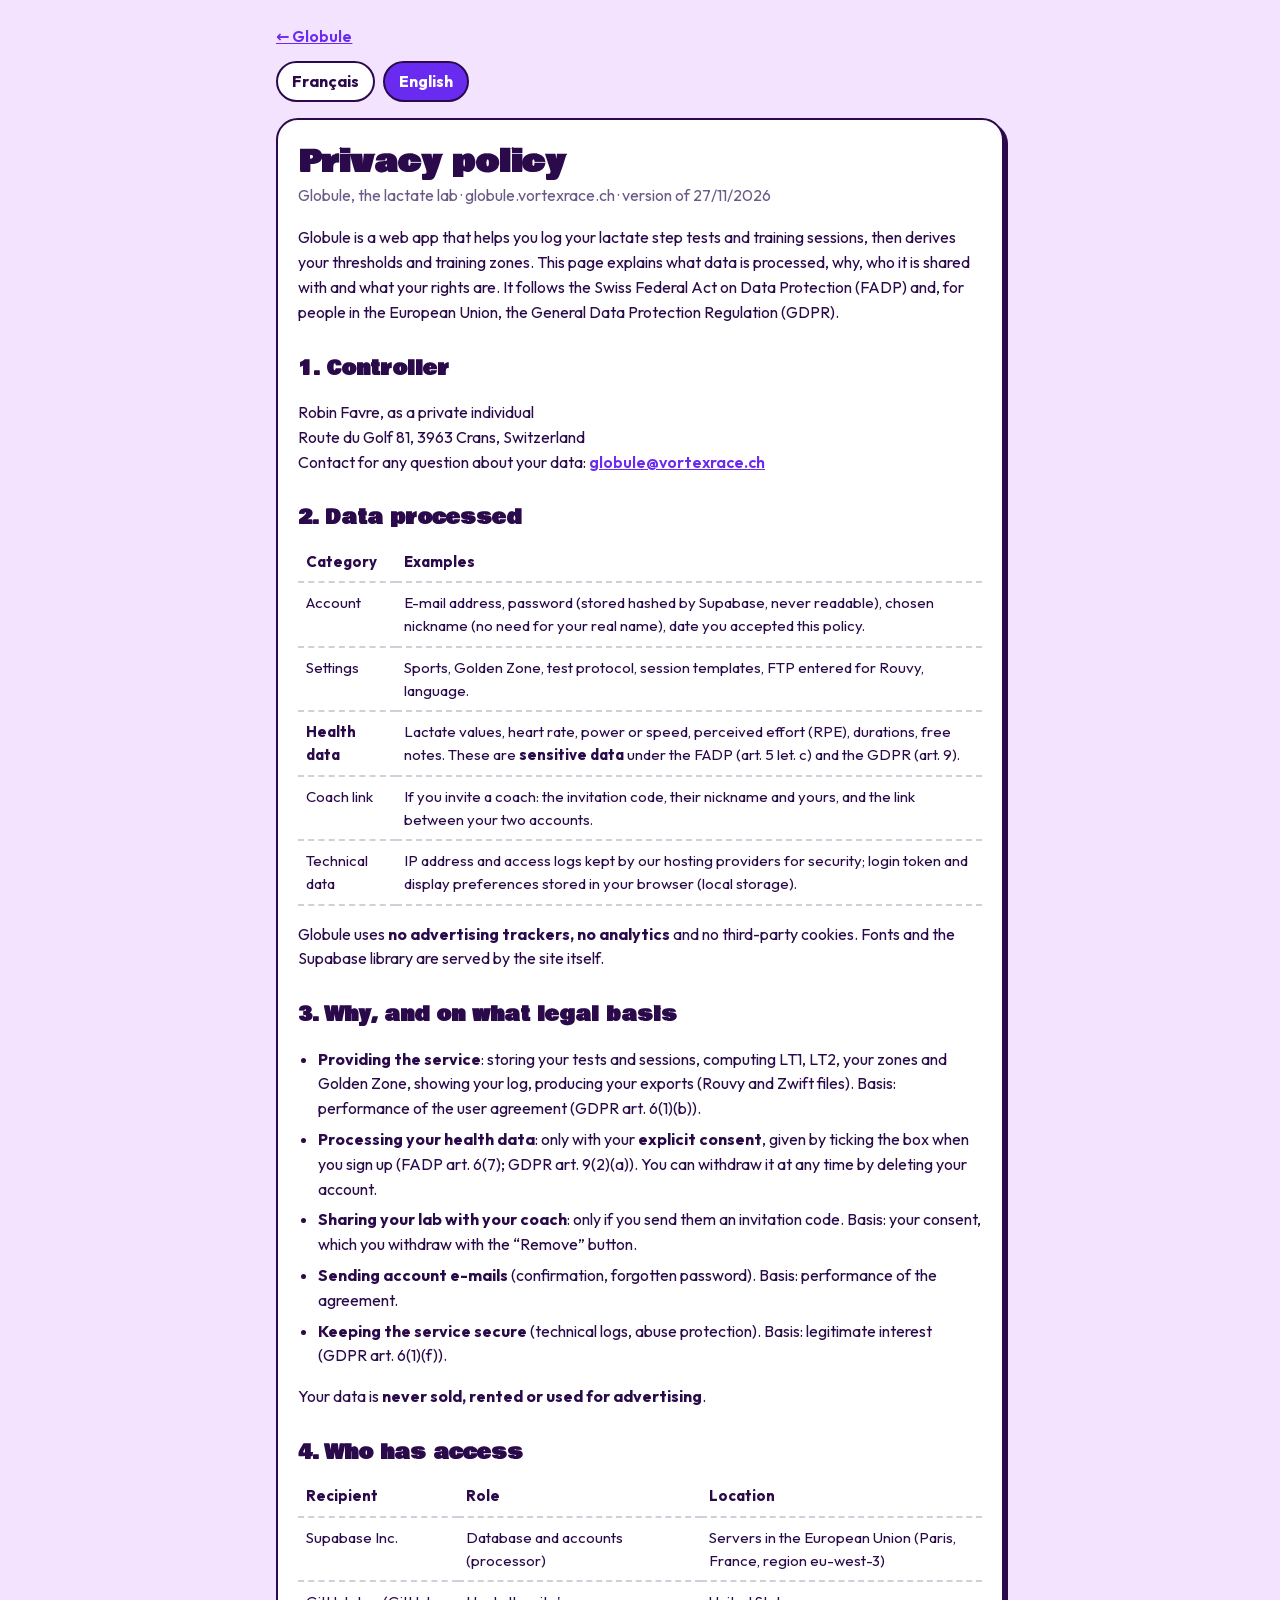
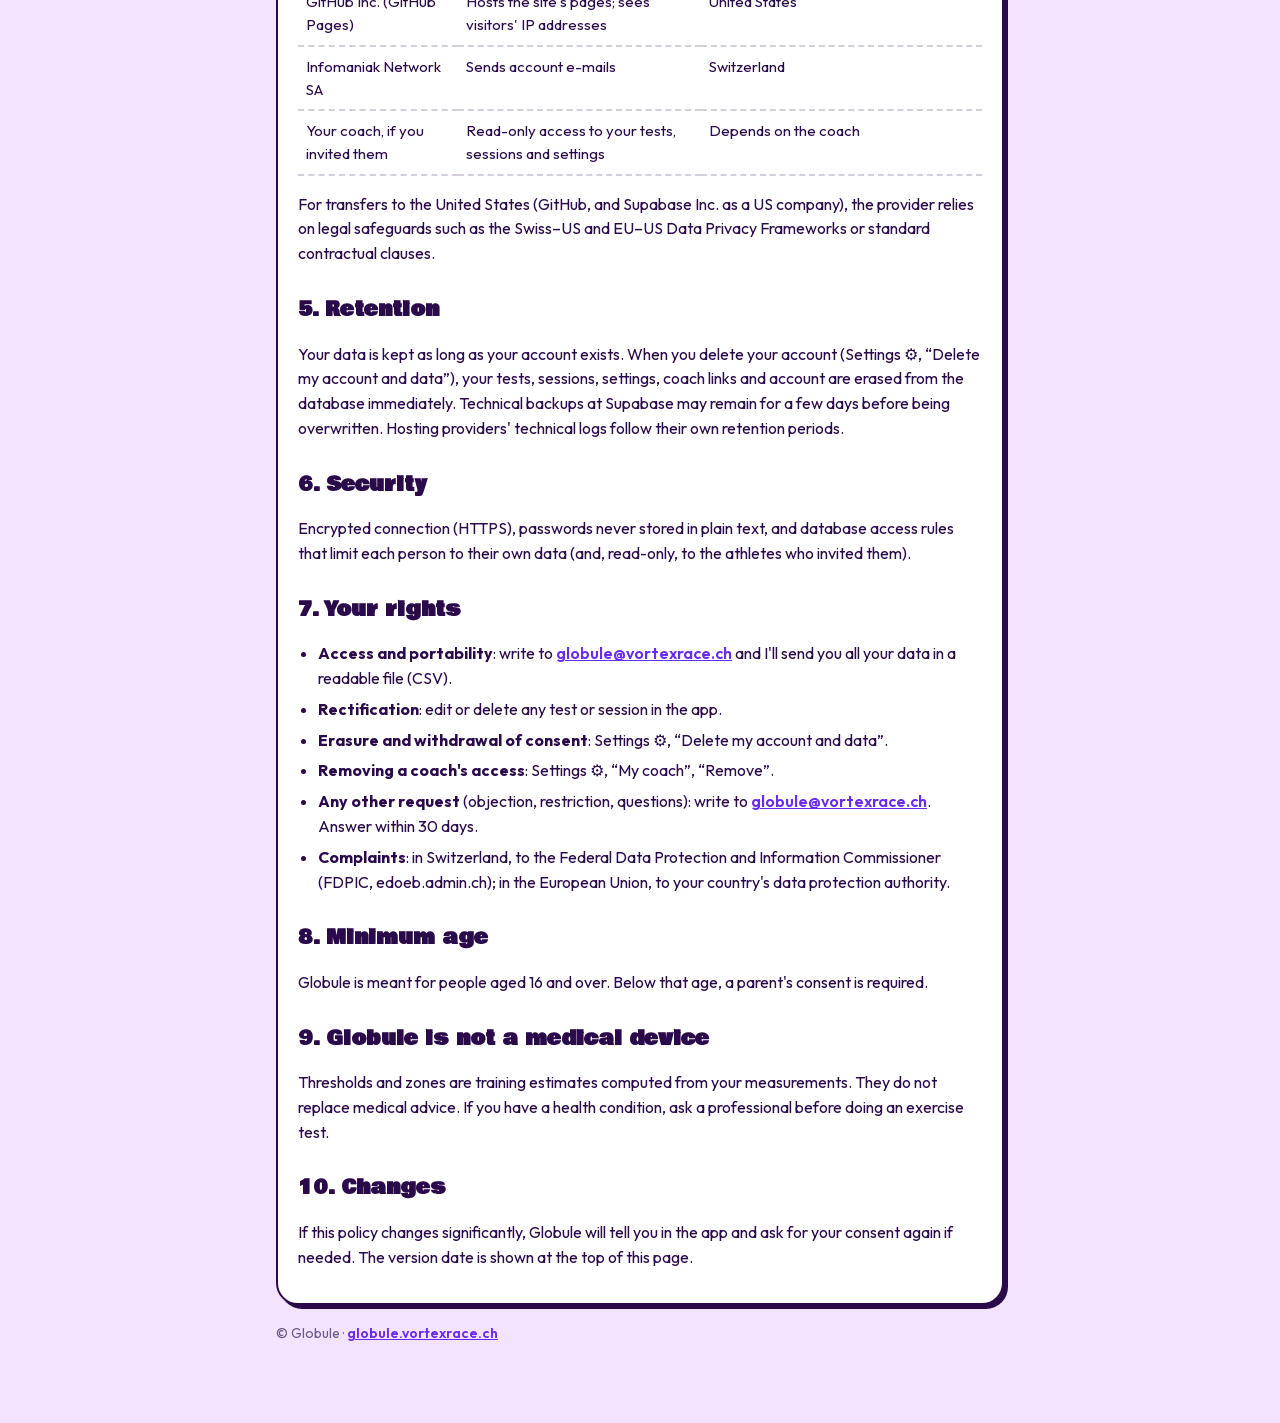
==== commit 86ab9177: "Réglages simplifiés (switchs, sport, pseudo, partage en haut), protocole et export dans la page Glob" ====
--- a/privacy.html
+++ b/privacy.html
@@ -27,6 +27,16 @@
 section[lang]{ display:none; } section[lang].show{ display:block; }
 ul{ padding-left:20px; } li{ margin-bottom:6px; }
 .muted{ color:var(--muted); font-size:14px; }
+@media (max-width:600px){
+  .card{ padding:16px 14px; border-radius:18px; }
+  h1{ font-size:26px; overflow-wrap:anywhere; }
+  table, tbody, tr, td{ display:block; width:100%; }
+  tr:first-child{ display:none; }
+  tr{ padding:8px 0; border-bottom:2px dashed rgba(42,10,74,.2); }
+  td{ border:0; padding:2px 0; overflow-wrap:anywhere; }
+  td:first-child{ font-weight:700; }
+}
+a{ overflow-wrap:anywhere; }
 </style>
 </head>
 <body>
@@ -57,7 +67,7 @@
 
     <h2>3. Pourquoi et sur quelle base</h2>
     <ul>
-      <li><b>Fournir le service</b> : enregistrer tes tests et séances, calculer LT1, LT2, tes zones et ta Golden Zone, afficher ton journal, produire tes exports (CSV, fichiers Rouvy et Zwift). Base : exécution du contrat d'utilisation (RGPD art. 6 al. 1 let. b).</li>
+      <li><b>Fournir le service</b> : enregistrer tes tests et séances, calculer LT1, LT2, tes zones et ta Golden Zone, afficher ton journal, produire tes exports (fichiers Rouvy et Zwift). Base : exécution du contrat d'utilisation (RGPD art. 6 al. 1 let. b).</li>
       <li><b>Traiter tes données de santé</b> : uniquement avec ton <b>consentement explicite</b>, donné en cochant la case à l'inscription (nLPD art. 6 al. 7 ; RGPD art. 9 al. 2 let. a). Tu peux le retirer à tout moment en supprimant ton compte.</li>
       <li><b>Partager ton labo avec ton entraîneur</b> : seulement si tu lui envoies un code d'invitation. Base : ton consentement, que tu retires avec le bouton « Retirer ».</li>
       <li><b>Envoyer les e-mails de compte</b> (confirmation, mot de passe oublié). Base : exécution du contrat.</li>
@@ -83,7 +93,7 @@
 
     <h2>7. Tes droits</h2>
     <ul>
-      <li><b>Accès et portabilité</b> : Réglages ⚙, « Exporter toutes mes données (CSV) ».</li>
+      <li><b>Accès et portabilité</b> : écris à <a href="mailto:globule@vortexrace.ch">globule@vortexrace.ch</a>, je t'envoie toutes tes données dans un fichier lisible (CSV).</li>
       <li><b>Rectification</b> : modifie ou supprime n'importe quel test ou séance dans l'app.</li>
       <li><b>Effacement et retrait du consentement</b> : Réglages ⚙, « Supprimer mon compte et mes données ».</li>
       <li><b>Retirer l'accès d'un entraîneur</b> : Réglages ⚙, « Mon entraîneur », « Retirer ».</li>
@@ -124,7 +134,7 @@
 
     <h2>3. Why, and on what legal basis</h2>
     <ul>
-      <li><b>Providing the service</b>: storing your tests and sessions, computing LT1, LT2, your zones and Golden Zone, showing your log, producing your exports (CSV, Rouvy and Zwift files). Basis: performance of the user agreement (GDPR art. 6(1)(b)).</li>
+      <li><b>Providing the service</b>: storing your tests and sessions, computing LT1, LT2, your zones and Golden Zone, showing your log, producing your exports (Rouvy and Zwift files). Basis: performance of the user agreement (GDPR art. 6(1)(b)).</li>
       <li><b>Processing your health data</b>: only with your <b>explicit consent</b>, given by ticking the box when you sign up (FADP art. 6(7); GDPR art. 9(2)(a)). You can withdraw it at any time by deleting your account.</li>
       <li><b>Sharing your lab with your coach</b>: only if you send them an invitation code. Basis: your consent, which you withdraw with the “Remove” button.</li>
       <li><b>Sending account e-mails</b> (confirmation, forgotten password). Basis: performance of the agreement.</li>
@@ -150,7 +160,7 @@
 
     <h2>7. Your rights</h2>
     <ul>
-      <li><b>Access and portability</b>: Settings ⚙, “Export all my data (CSV)”.</li>
+      <li><b>Access and portability</b>: write to <a href="mailto:globule@vortexrace.ch">globule@vortexrace.ch</a> and I'll send you all your data in a readable file (CSV).</li>
       <li><b>Rectification</b>: edit or delete any test or session in the app.</li>
       <li><b>Erasure and withdrawal of consent</b>: Settings ⚙, “Delete my account and data”.</li>
       <li><b>Removing a coach's access</b>: Settings ⚙, “My coach”, “Remove”.</li>
